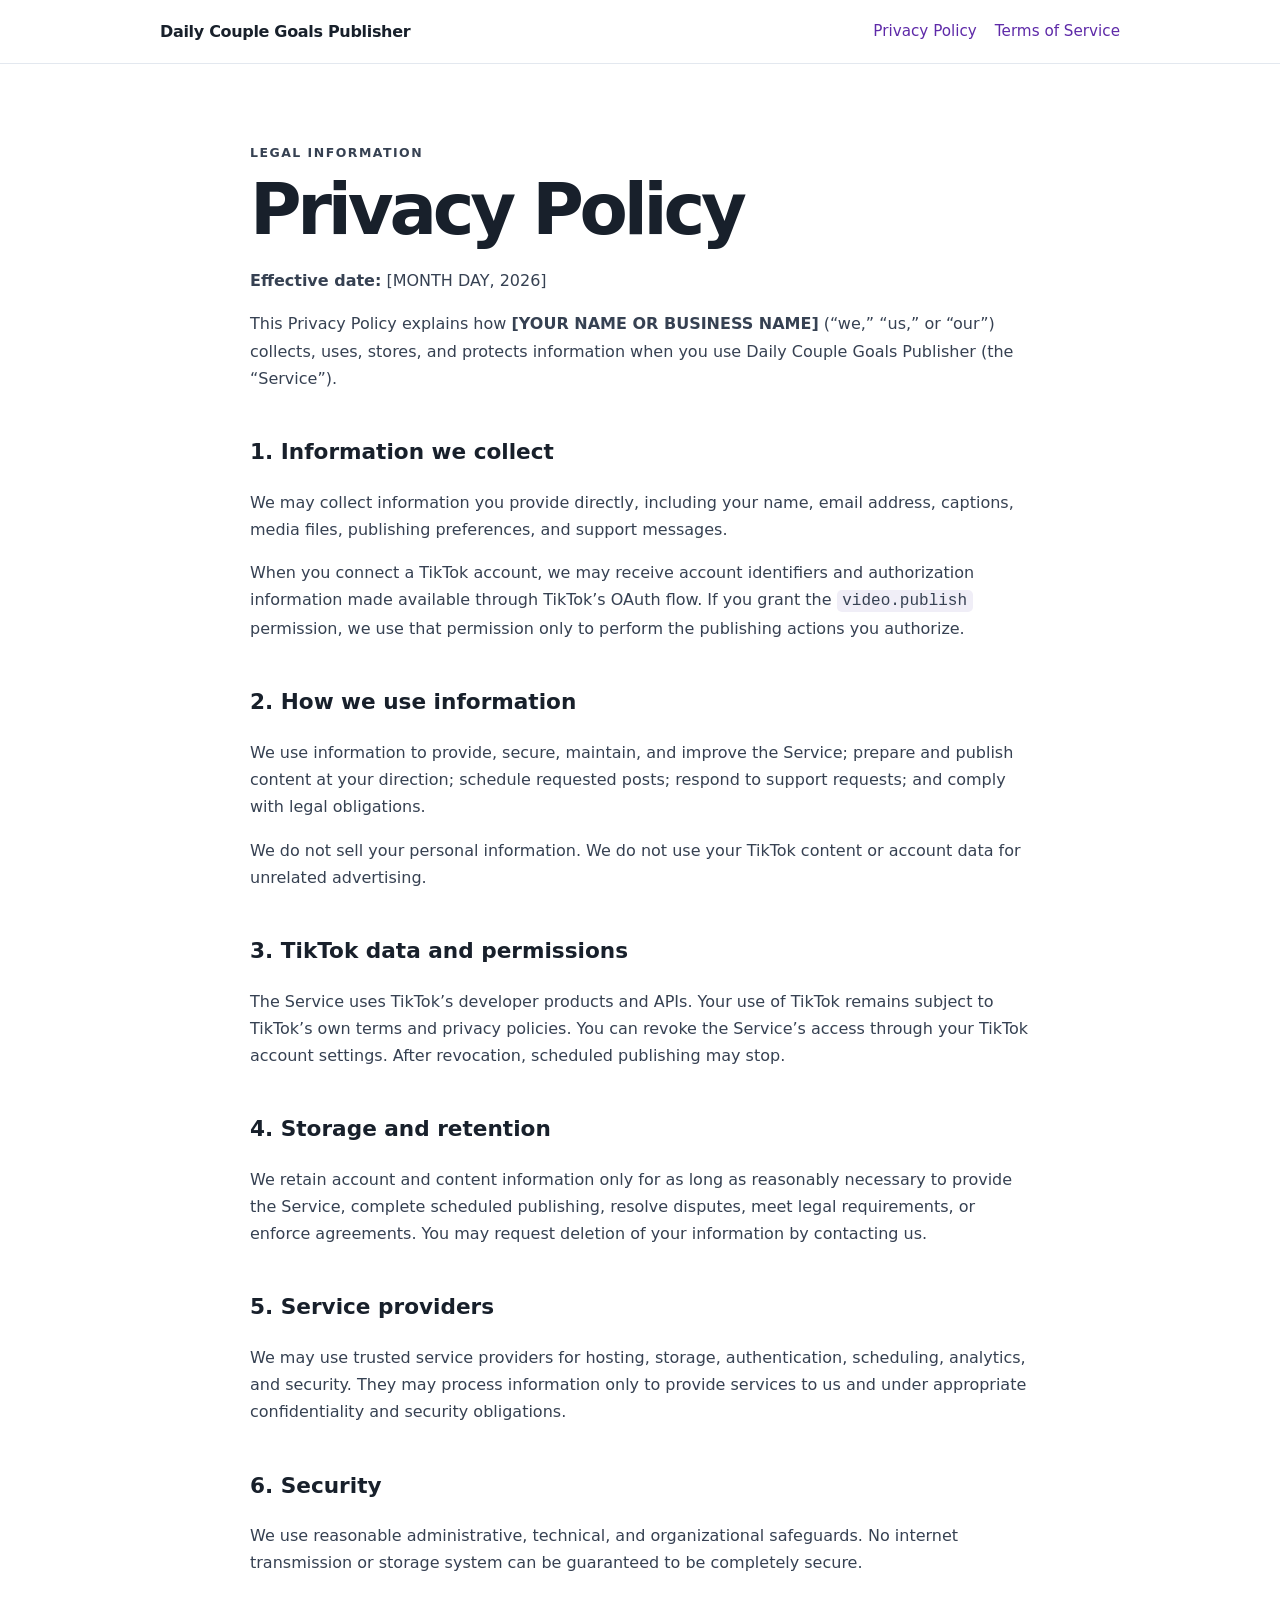
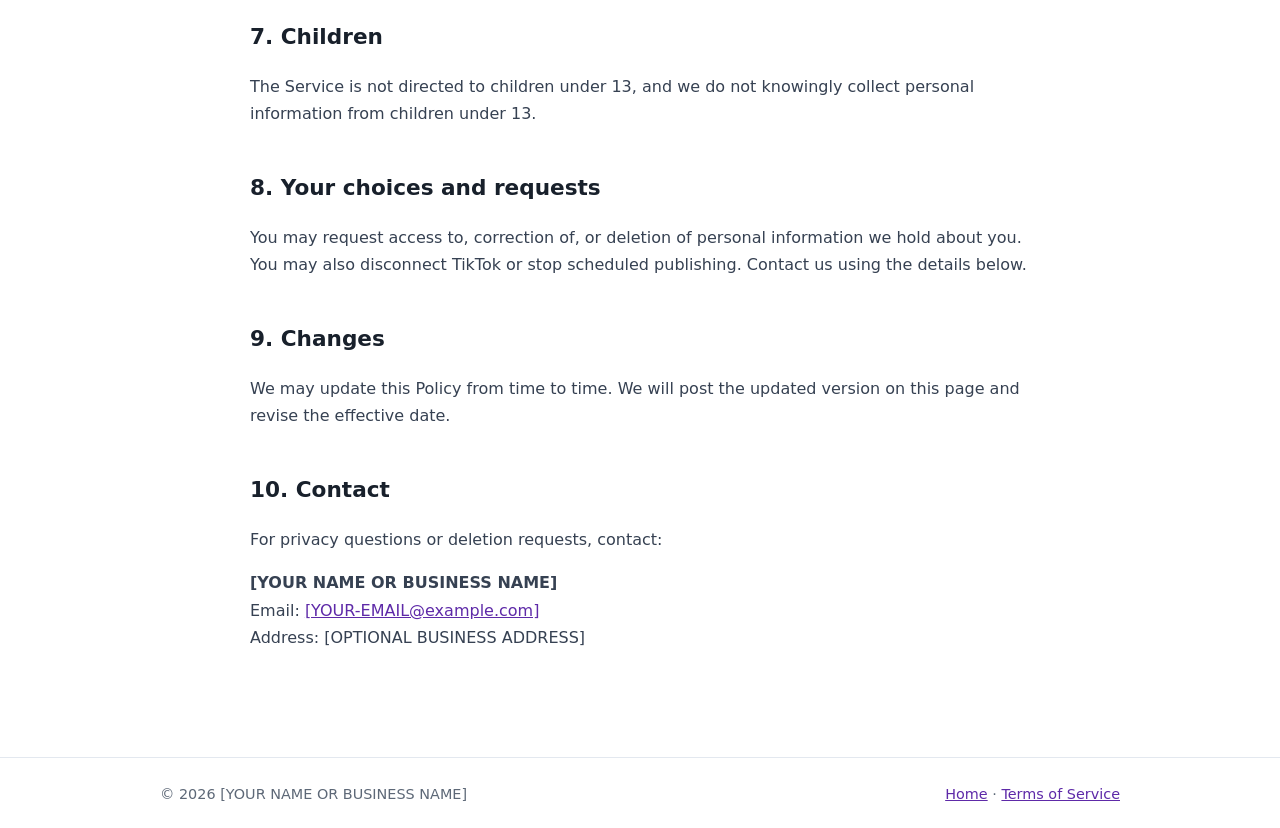
==== privacy.html @ e7ca1d6d "Add files via upload" ====
<!doctype html>
<html lang="en">
<head>
  <meta charset="utf-8">
  <meta name="viewport" content="width=device-width, initial-scale=1">
  <title>Privacy Policy · Daily Couple Goals Publisher</title>
  <link rel="stylesheet" href="styles.css">
</head>
<body>
  <header class="site-header"><div class="container nav-wrap"><a class="brand" href="index.html">Daily Couple Goals Publisher</a><nav aria-label="Primary navigation"><a href="privacy.html">Privacy Policy</a><a href="terms.html">Terms of Service</a></nav></div></header>
  <main class="container document">
    <p class="eyebrow">Legal information</p>
    <h1>Privacy Policy</h1>
    <p><strong>Effective date:</strong> [MONTH DAY, 2026]</p>
    <p>This Privacy Policy explains how <strong>[YOUR NAME OR BUSINESS NAME]</strong> (“we,” “us,” or “our”) collects, uses, stores, and protects information when you use Daily Couple Goals Publisher (the “Service”).</p>

    <h2>1. Information we collect</h2>
    <p>We may collect information you provide directly, including your name, email address, captions, media files, publishing preferences, and support messages.</p>
    <p>When you connect a TikTok account, we may receive account identifiers and authorization information made available through TikTok’s OAuth flow. If you grant the <code>video.publish</code> permission, we use that permission only to perform the publishing actions you authorize.</p>

    <h2>2. How we use information</h2>
    <p>We use information to provide, secure, maintain, and improve the Service; prepare and publish content at your direction; schedule requested posts; respond to support requests; and comply with legal obligations.</p>
    <p>We do not sell your personal information. We do not use your TikTok content or account data for unrelated advertising.</p>

    <h2>3. TikTok data and permissions</h2>
    <p>The Service uses TikTok’s developer products and APIs. Your use of TikTok remains subject to TikTok’s own terms and privacy policies. You can revoke the Service’s access through your TikTok account settings. After revocation, scheduled publishing may stop.</p>

    <h2>4. Storage and retention</h2>
    <p>We retain account and content information only for as long as reasonably necessary to provide the Service, complete scheduled publishing, resolve disputes, meet legal requirements, or enforce agreements. You may request deletion of your information by contacting us.</p>

    <h2>5. Service providers</h2>
    <p>We may use trusted service providers for hosting, storage, authentication, scheduling, analytics, and security. They may process information only to provide services to us and under appropriate confidentiality and security obligations.</p>

    <h2>6. Security</h2>
    <p>We use reasonable administrative, technical, and organizational safeguards. No internet transmission or storage system can be guaranteed to be completely secure.</p>

    <h2>7. Children</h2>
    <p>The Service is not directed to children under 13, and we do not knowingly collect personal information from children under 13.</p>

    <h2>8. Your choices and requests</h2>
    <p>You may request access to, correction of, or deletion of personal information we hold about you. You may also disconnect TikTok or stop scheduled publishing. Contact us using the details below.</p>

    <h2>9. Changes</h2>
    <p>We may update this Policy from time to time. We will post the updated version on this page and revise the effective date.</p>

    <h2>10. Contact</h2>
    <p>For privacy questions or deletion requests, contact:</p>
    <p><strong>[YOUR NAME OR BUSINESS NAME]</strong><br>
    Email: <a href="mailto:[YOUR-EMAIL@example.com]">[YOUR-EMAIL@example.com]</a><br>
    Address: [OPTIONAL BUSINESS ADDRESS]</p>
  </main>
  <footer class="site-footer"><div class="container footer-wrap"><span>© 2026 [YOUR NAME OR BUSINESS NAME]</span><span><a href="index.html">Home</a> · <a href="terms.html">Terms of Service</a></span></div></footer>
</body>
</html>
---- styles.css ----
:root { --ink:#18202b; --muted:#5d6877; --line:#e3e8ef; --accent:#8246d9; --accent-dark:#5e2aa8; --surface:#f7f8fb; }
* { box-sizing: border-box; }
body { margin:0; color:var(--ink); background:white; font:16px/1.7 system-ui,-apple-system,BlinkMacSystemFont,"Segoe UI",sans-serif; }
a { color:var(--accent-dark); }
.container { width:min(100% - 40px, 960px); margin-inline:auto; }
.site-header { border-bottom:1px solid var(--line); background:#fff; }
.nav-wrap,.footer-wrap { display:flex; align-items:center; justify-content:space-between; gap:20px; padding:18px 0; }
.brand { color:var(--ink); font-weight:750; text-decoration:none; letter-spacing:-.02em; }
nav { display:flex; gap:18px; flex-wrap:wrap; }
nav a { text-decoration:none; font-size:.95rem; }
.hero { padding:90px 0 100px; }
.eyebrow { color:var(--accent-dark); font-size:.78rem; font-weight:800; letter-spacing:.12em; text-transform:uppercase; }
h1 { max-width:760px; margin:10px 0 20px; font-size:clamp(2.5rem,7vw,5.4rem); line-height:1.02; letter-spacing:-.06em; }
.lead { max-width:680px; color:var(--muted); font-size:1.25rem; }
.card-grid { display:grid; grid-template-columns:repeat(2,minmax(0,1fr)); gap:18px; margin:50px 0 25px; }
.card { padding:26px; border:1px solid var(--line); border-radius:18px; background:var(--surface); }
.card h2 { margin-top:0; font-size:1.2rem; }
.notice { color:var(--muted); font-size:.95rem; }
.document { max-width:780px; padding:65px 0 90px; }
.document h1 { font-size:clamp(2.4rem,6vw,4.4rem); }
.document h2 { margin-top:42px; font-size:1.35rem; }
.document p { color:#364152; }
.document code { padding:.12em .35em; border-radius:5px; background:#f0eef7; }
.site-footer { border-top:1px solid var(--line); color:var(--muted); font-size:.9rem; }
.footer-wrap { padding:24px 0; }
@media (max-width:700px) { .nav-wrap,.footer-wrap { align-items:flex-start; flex-direction:column; } .hero { padding-top:55px; } .card-grid { grid-template-columns:1fr; } }
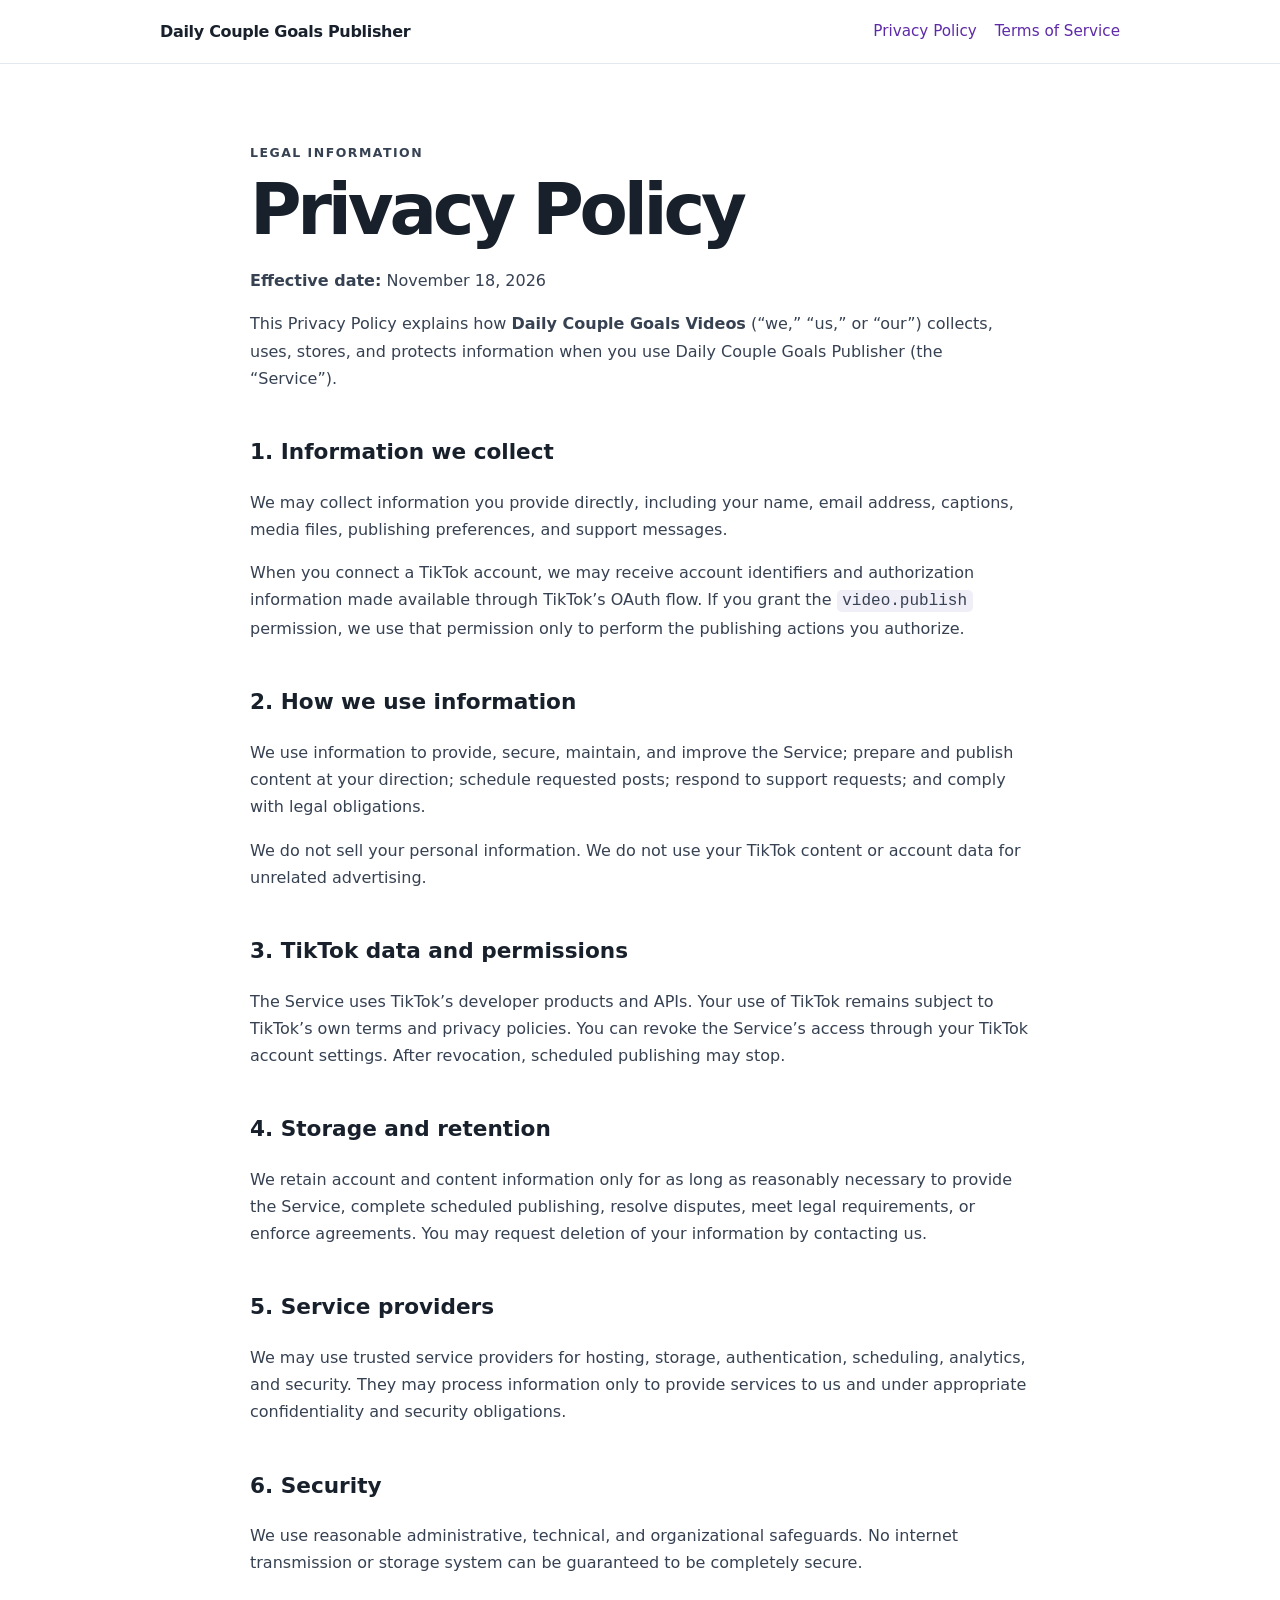
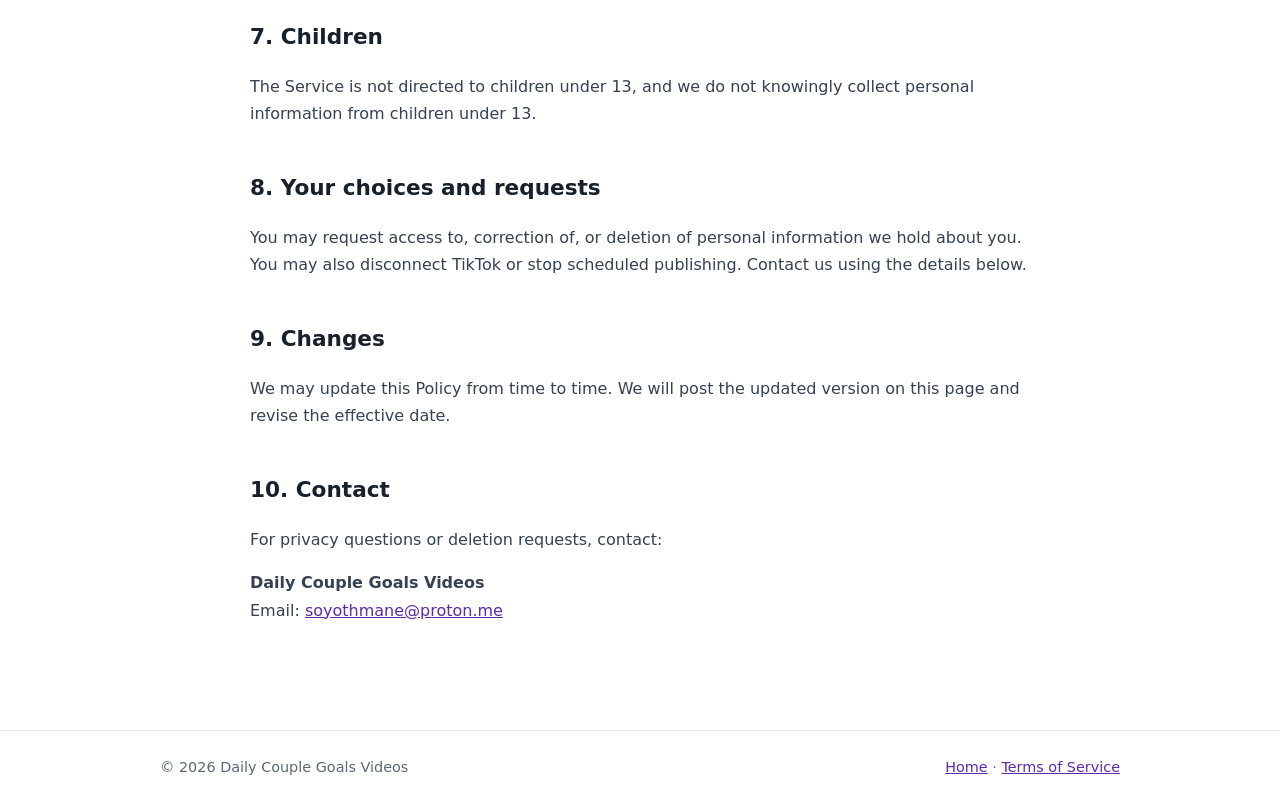
==== commit 3e7cb5b3: "Add files via upload" ====
--- a/privacy.html
+++ b/privacy.html
@@ -11,8 +11,8 @@
   <main class="container document">
     <p class="eyebrow">Legal information</p>
     <h1>Privacy Policy</h1>
-    <p><strong>Effective date:</strong> [MONTH DAY, 2026]</p>
-    <p>This Privacy Policy explains how <strong>[YOUR NAME OR BUSINESS NAME]</strong> (“we,” “us,” or “our”) collects, uses, stores, and protects information when you use Daily Couple Goals Publisher (the “Service”).</p>
+    <p><strong>Effective date:</strong> November 18, 2026</p>
+    <p>This Privacy Policy explains how <strong>Daily Couple Goals Videos</strong> (“we,” “us,” or “our”) collects, uses, stores, and protects information when you use Daily Couple Goals Publisher (the “Service”).</p>
 
     <h2>1. Information we collect</h2>
     <p>We may collect information you provide directly, including your name, email address, captions, media files, publishing preferences, and support messages.</p>
@@ -45,10 +45,9 @@
 
     <h2>10. Contact</h2>
     <p>For privacy questions or deletion requests, contact:</p>
-    <p><strong>[YOUR NAME OR BUSINESS NAME]</strong><br>
-    Email: <a href="mailto:[YOUR-EMAIL@example.com]">[YOUR-EMAIL@example.com]</a><br>
-    Address: [OPTIONAL BUSINESS ADDRESS]</p>
+    <p><strong>Daily Couple Goals Videos</strong><br>
+    Email: <a href="mailto:soyothmane@proton.me">soyothmane@proton.me</a></p>
   </main>
-  <footer class="site-footer"><div class="container footer-wrap"><span>© 2026 [YOUR NAME OR BUSINESS NAME]</span><span><a href="index.html">Home</a> · <a href="terms.html">Terms of Service</a></span></div></footer>
+  <footer class="site-footer"><div class="container footer-wrap"><span>© 2026 Daily Couple Goals Videos</span><span><a href="index.html">Home</a> · <a href="terms.html">Terms of Service</a></span></div></footer>
 </body>
 </html>
